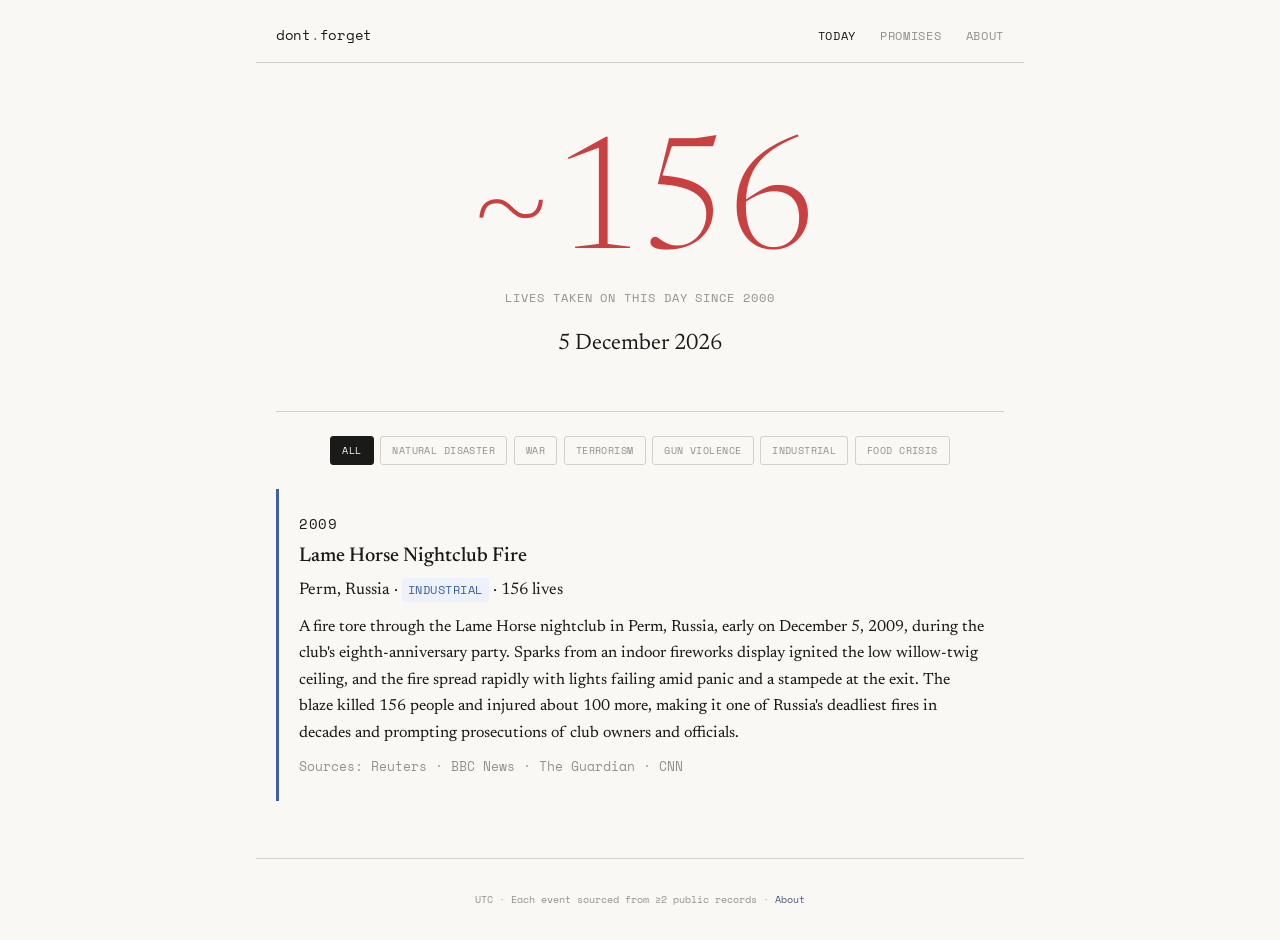
==== site/index.html @ 4db1010b "Init: dontforget — daily record of lives lost since 2000 and public promises - 536 verified events (" ====
<!DOCTYPE html>
<html lang="en">
<head>
<meta charset="UTF-8">
<meta name="viewport" content="width=device-width, initial-scale=1.0">
<title>dontforget — Today in History</title>
<link rel="stylesheet" href="assets/style.css">
</head>
<body>

<nav class="topbar">
  <a href="/" class="logo">dont<span>.</span>forget</a>
  <div class="links">
    <a href="/" class="active">Today</a>
    <a href="promises/">Promises</a>
    <a href="about.html">About</a>
  </div>
</nav>

<main>

  <div class="date-hero">
    <div class="lives-count" id="lives-total">—</div>
    <div class="lives-label">lives taken on this day since 2000</div>
    <div class="date-line" id="today-date"></div>
  </div>

  <hr class="rule">

  <div class="filter-bar" id="event-filters">
    <span class="filter-chip active" data-filter="all">all</span>
    <span class="filter-chip" data-filter="natural-disaster">natural disaster</span>
    <span class="filter-chip" data-filter="war">war</span>
    <span class="filter-chip" data-filter="terrorism">terrorism</span>
    <span class="filter-chip" data-filter="gun-violence">gun violence</span>
    <span class="filter-chip" data-filter="industrial">industrial</span>
    <span class="filter-chip" data-filter="food-crisis">food crisis</span>
  </div>

  <div id="events-container">
    <div class="date-hero" style="padding-top:3rem;">
      <div class="lives-label" style="color:var(--stone);">Loading…</div>
    </div>
  </div>

</main>

<footer>
  <p>UTC &middot; Each event sourced from &ge;2 public records &middot; <a href="about.html">About</a></p>
</footer>

<script>
(function() {
  var params = new URLSearchParams(window.location.search);
  var dateParam = params.get('date');  // ?date=MM-DD or ?date=08-06
  var months = ['January','February','March','April','May','June','July','August','September','October','November','December'];

  var today, displayDate;
  if (dateParam && /^\d{2}-\d{2}$/.test(dateParam)) {
    today = dateParam;
    var m = parseInt(dateParam.slice(0,2)) - 1;
    var d = parseInt(dateParam.slice(3,5));
    displayDate = d + ' ' + months[m];
    document.title = dateParam + ' — dontforget';
  } else {
    var now = new Date();
    today = String(now.getUTCMonth() + 1).padStart(2, '0') + '-' + String(now.getUTCDate()).padStart(2, '0');
    displayDate = now.getUTCDate() + ' ' + months[now.getUTCMonth()] + ' ' + now.getUTCFullYear();
  }
  document.getElementById('today-date').textContent = displayDate;

  var catClass = {
    'natural-disaster': 'natural', 'war': 'war', 'gun-violence': 'gun',
    'terrorism': 'terror', 'food-crisis': 'food', 'industrial': 'ind'
  };
  var catLabel = {
    'natural-disaster': 'natural disaster', 'war': 'war', 'gun-violence': 'gun violence',
    'terrorism': 'terrorism', 'food-crisis': 'food crisis', 'industrial': 'industrial'
  };

  fetch('_data/events.json')
    .then(function(r) { return r.json(); })
    .then(function(data) {
      var events = data[today] || [];
      var container = document.getElementById('events-container');
      var total = events.reduce(function(s, e) { return s + (e.lives_lost || 0); }, 0);

      document.getElementById('lives-total').textContent = total > 0 ? '~' + total.toLocaleString() : '—';

      if (events.length === 0) {
        container.innerHTML = '<div class="date-hero" style="padding-top:2rem;"><div class="lives-label" style="color:var(--stone);text-transform:none;letter-spacing:0.02em;font-family:\'Newsreader\',Georgia,serif;font-size:1.05rem;line-height:1.6;max-width:28rem;margin:0 auto;">Nothing recorded for this date. The archive is incomplete — absence here is not absence in the world.</div></div>';
        return;
      }

      var currentFilter = 'all';

      function renderEvents(filter) {
        var html = '';
        var filtered = filter === 'all' ? events : events.filter(function(e) { return e.category === filter; });
        var livesTotal = filtered.reduce(function(s, e) { return s + (e.lives_lost || 0); }, 0);
        document.getElementById('lives-total').textContent = livesTotal > 0 ? '~' + livesTotal.toLocaleString() : '—';

        if (filtered.length === 0) {
          container.innerHTML = '<div class="date-hero" style="padding-top:2rem;"><div class="lives-label" style="color:var(--stone);text-transform:none;font-family:\'Newsreader\',Georgia,serif;font-size:1.05rem;">No events in this category for this date.</div></div>';
          return;
        }
        filtered.sort(function(a, b) { return b.date.localeCompare(a.date); });
        filtered.forEach(function(e) {
          var cls = catClass[e.category] || 'war';
          html += '<article class="card card-' + cls + '">' +
            '<div class="year">' + e.date.slice(0, 4) + '</div>' +
            '<h3>' + e.title + '</h3>' +
            '<div class="meta-line">' + e.location + ' · <span class="badge badge-' + cls + '">' + (catLabel[e.category] || e.category) + '</span> · ' + e.lives_lost.toLocaleString() + ' lives</div>' +
            '<p>' + e.description + '</p>' +
            '<div class="sources">Sources: ' + e.sources.join(' · ') + '</div>' +
            '</article>';
        });
        container.innerHTML = html;
      }

      renderEvents('all');

      document.querySelectorAll('#event-filters .filter-chip').forEach(function(chip) {
        chip.addEventListener('click', function() {
          document.querySelectorAll('#event-filters .filter-chip').forEach(function(c) { c.classList.remove('active'); });
          this.classList.add('active');
          renderEvents(this.dataset.filter);
        });
      });
    })
    .catch(function() {
      document.getElementById('events-container').innerHTML = '<div class="date-hero" style="padding-top:3rem;"><div class="lives-label" style="color:var(--c-war);">Could not load events.</div></div>';
    });
})();
</script>
</body>
</html>
---- site/assets/style.css ----
/* ================================================
   dontforget — "Stone + Ink + Correction"
   Event categories: natural-disaster, war,
   gun-violence, terrorism, food-crisis, industrial
   Promise statuses: kept (green), broken (red),
   pending (amber)
   ================================================ */

@import url('https://fonts.googleapis.com/css2?family=Newsreader:ital,opsz,wght@0,12..72,300..500;0,12..72,600;1,12..72,400&family=Space+Mono&display=swap');

:root {
  --paper: #faf8f5;
  --ink: #1a1a18;
  --stone: #94908a;
  --stone-light: #d4d0c8;
  --stone-bg: #f0ede6;
  --blue: #4a5a7a;
  /* Category colors */
  --c-natural: #c47040;  --c-natural-bg: #fdf3ed;
  --c-war:     #c84040;  --c-war-bg:     #fdf0ed;
  --c-gun:     #a04050;  --c-gun-bg:     #fdf0f2;
  --c-terror:  #7040a0;  --c-terror-bg:  #f5f0fa;
  --c-food:    #b8942a;  --c-food-bg:    #fdf8ed;
  --c-ind:     #4060a0;  --c-ind-bg:     #edf2fa;
  /* Promise status */
  --kept:    #3a6b4a;  --kept-bg:    #edf5ef;
  --broken:  #c84040;  --broken-bg:  #fdf0ed;
  --pending: #b8942a;  --pending-bg: #fdf8ed;
  /* Scale */
  --day-size: clamp(5rem, 14vw, 12rem);
  --body-size: clamp(1.05rem, 1.05rem + 0.25vw, 1.25rem);
  --col-width: clamp(20rem, 90vw, 48rem);
}

@media (prefers-color-scheme: dark) {
  :root {
    --paper: #1a1a18;
    --ink: #e8e4dd;
    --stone: #7a7670;
    --stone-light: #3a3834;
    --stone-bg: #242420;
    --blue: #8a9aba;
    --c-natural: #d48560;  --c-natural-bg: #2a2018;
    --c-war:     #d46565;  --c-war-bg:     #2a1c1a;
    --c-gun:     #c06070;  --c-gun-bg:     #2a1c20;
    --c-terror:  #9060c0;  --c-terror-bg:  #201c2a;
    --c-food:    #c4a44a;  --c-food-bg:    #2a2418;
    --c-ind:     #6080c0;  --c-ind-bg:     #1a2030;
    --kept:    #5a8a6a;  --kept-bg:    #1a2a1e;
    --broken:  #d46565;  --broken-bg:  #2a1c1a;
    --pending: #c4a44a;  --pending-bg: #2a2418;
  }
}

* { box-sizing: border-box; margin: 0; padding: 0; }

body {
  font-family: 'Newsreader', Georgia, 'Times New Roman', serif;
  font-optical-sizing: auto;
  font-size: var(--body-size);
  font-weight: 420;
  line-height: 1.65;
  background: var(--paper);
  color: var(--ink);
  -webkit-font-smoothing: antialiased;
}

/* ---- Nav ---- */
nav.topbar {
  display: flex;
  justify-content: space-between;
  align-items: baseline;
  max-width: var(--col-width);
  margin: 0 auto;
  padding: 1.5rem 1.25rem 1rem;
  border-bottom: 1px solid var(--stone-light);
  margin-bottom: 3rem;
}

nav.topbar .logo {
  font-family: 'Space Mono', 'Courier New', monospace;
  font-size: 0.85rem;
  font-weight: 400;
  letter-spacing: -0.02em;
  color: var(--ink);
  text-decoration: none;
}

nav.topbar .logo span { color: var(--c-war); }

nav.topbar .links {
  display: flex;
  gap: 1.5rem;
}

nav.topbar .links a {
  font-family: 'Space Mono', 'Courier New', monospace;
  font-size: 0.72rem;
  color: var(--stone);
  text-decoration: none;
  text-transform: uppercase;
  letter-spacing: 0.06em;
  transition: color 0.15s;
}

nav.topbar .links a:hover,
nav.topbar .links a.active { color: var(--ink); }

/* ---- Main ---- */
main {
  max-width: var(--col-width);
  margin: 0 auto;
  padding: 0 1.25rem 3rem;
}

/* ---- Date Hero — THE SIGNATURE ---- */
.date-hero {
  text-align: center;
  margin-bottom: 1rem;
  padding: 2rem 0 1.5rem;
}

.date-hero .lives-count {
  font-family: 'Newsreader', Georgia, serif;
  font-optical-sizing: auto;
  font-size: clamp(4rem, 12vw, 10rem);
  font-weight: 280;
  line-height: 0.9;
  color: var(--c-war);
  letter-spacing: -0.03em;
  font-variant-numeric: oldstyle-nums;
}

.date-hero .lives-label {
  font-family: 'Space Mono', 'Courier New', monospace;
  font-size: clamp(0.6rem, 1.5vw, 0.72rem);
  color: var(--stone);
  text-transform: uppercase;
  letter-spacing: 0.08em;
  margin-top: 0.4rem;
}

.date-hero .date-line {
  font-family: 'Newsreader', Georgia, serif;
  font-size: clamp(1rem, 3vw, 1.4rem);
  font-weight: 400;
  color: var(--ink);
  margin-top: 1.2rem;
  font-variant-numeric: oldstyle-nums;
}

/* ---- Filter Bar ---- */
.filter-bar {
  display: flex;
  flex-wrap: wrap;
  justify-content: center;
  gap: 0.4rem;
  margin-bottom: 1.5rem;
}

.filter-chip {
  font-family: 'Space Mono', 'Courier New', monospace;
  font-size: 0.65rem;
  text-transform: uppercase;
  letter-spacing: 0.04em;
  padding: 0.3rem 0.7rem;
  border: 1px solid var(--stone-light);
  border-radius: 3px;
  cursor: pointer;
  color: var(--stone);
  transition: all 0.15s;
  user-select: none;
}

.filter-chip:hover { border-color: var(--stone); color: var(--ink); }
.filter-chip.active { background: var(--ink); color: var(--paper); border-color: var(--ink); }

/* ---- Stats Row ---- */
.date-hero .stats {
  display: flex;
  justify-content: center;
  gap: clamp(1.5rem, 6vw, 3rem);
  margin-top: 1rem;
}

.date-hero .stat { text-align: center; }

.date-hero .stat-num {
  font-family: 'Newsreader', Georgia, serif;
  font-size: clamp(1.6rem, 4vw, 2.5rem);
  font-weight: 320;
  line-height: 1.1;
  color: var(--ink);
  font-variant-numeric: oldstyle-nums;
}

.date-hero .stat-label {
  font-family: 'Space Mono', 'Courier New', monospace;
  font-size: clamp(0.6rem, 1.4vw, 0.7rem);
  color: var(--stone);
  text-transform: uppercase;
  letter-spacing: 0.06em;
  margin-top: 0.2rem;
}

/* ---- Hairline Rule ---- */
hr.rule {
  border: none;
  border-top: 1px solid var(--stone-light);
  margin: 1.5rem auto;
  max-width: var(--col-width);
}

/* ---- Section Eyebrow ---- */
.eyebrow {
  font-family: 'Space Mono', 'Courier New', monospace;
  font-size: 0.65rem;
  text-transform: uppercase;
  letter-spacing: 0.1em;
  color: var(--stone);
  margin: 2.5rem 0 1rem;
  display: flex;
  align-items: center;
  gap: 0.6rem;
}

.eyebrow::after {
  content: '';
  flex: 1;
  border-top: 1px solid var(--stone-light);
}

/* ---- Event & Promise Cards ---- */
.card {
  padding: 1.5rem 1.25rem;
  border-left: 3px solid var(--stone-light);
  margin-bottom: 0.6rem;
  border-radius: 0 4px 4px 0;
}

.card:nth-child(even) { background: var(--stone-bg); }

.card.card-natural  { border-left-color: var(--c-natural); }
.card.card-war      { border-left-color: var(--c-war); }
.card.card-gun      { border-left-color: var(--c-gun); }
.card.card-terror   { border-left-color: var(--c-terror); }
.card.card-food     { border-left-color: var(--c-food); }
.card.card-ind      { border-left-color: var(--c-ind); }
.card.card-kept     { border-left-color: var(--kept); }
.card.card-broken   { border-left-color: var(--broken); }
.card.card-pending  { border-left-color: var(--pending); }

.card .year {
  font-family: 'Space Mono', 'Courier New', monospace;
  font-size: 0.85rem;
  color: var(--ink);
  margin-bottom: 0.5rem;
  letter-spacing: 0.04em;
}

.card h3 {
  font-family: 'Newsreader', Georgia, serif;
  font-size: 1.25rem;
  font-weight: 520;
  line-height: 1.35;
  margin-bottom: 0.4rem;
  color: var(--ink);
}

.card .meta-line {
  font-family: 'Newsreader', Georgia, serif;
  font-size: 1.05rem;
  color: var(--ink);
  margin-bottom: 0.6rem;
}

.card p {
  font-size: 1rem;
  line-height: 1.65;
  color: var(--ink);
}

.card .sources {
  font-family: 'Space Mono', 'Courier New', monospace;
  font-size: 0.8rem;
  color: var(--stone);
  margin-top: 0.6rem;
}

/* ---- Status Badges ---- */
.badge {
  display: inline-block;
  font-family: 'Space Mono', 'Courier New', monospace;
  font-size: 0.75rem;
  font-weight: 400;
  text-transform: uppercase;
  letter-spacing: 0.04em;
  padding: 0.15em 0.5em;
  border-radius: 2px;
  vertical-align: middle;
}

.badge-natural  { background: var(--c-natural-bg); color: var(--c-natural); }
.badge-war      { background: var(--c-war-bg);     color: var(--c-war); }
.badge-gun      { background: var(--c-gun-bg);     color: var(--c-gun); }
.badge-terror   { background: var(--c-terror-bg);  color: var(--c-terror); }
.badge-food     { background: var(--c-food-bg);    color: var(--c-food); }
.badge-ind      { background: var(--c-ind-bg);     color: var(--c-ind); }
.badge-kept     { background: var(--kept-bg);      color: var(--kept); }
.badge-broken   { background: var(--broken-bg);    color: var(--broken); }
.badge-pending  { background: var(--pending-bg);   color: var(--pending); }

/* ---- Status Markers (✗ ○ ✓) ---- */
.status-mark { font-family: 'Space Mono', monospace; margin-right: 0.3em; }
.status-broken  { color: var(--broken); }
.status-kept    { color: var(--kept); }
.status-pending { color: var(--pending); }

/* ---- Content Warning ---- */
.content-warning {
  background: var(--c-food-bg);
  border-left: 2px solid var(--c-food);
  padding: 0.6rem 1rem;
  margin-bottom: 1rem;
  font-size: 0.82rem;
  border-radius: 0 4px 4px 0;
}

.content-warning summary {
  cursor: pointer;
  font-family: 'Space Mono', 'Courier New', monospace;
  font-size: 0.68rem;
  color: var(--c-food);
  text-transform: uppercase;
  letter-spacing: 0.04em;
}

.content-warning .hidden-content {
  margin-top: 0.5rem;
  padding-top: 0.5rem;
  border-top: 1px solid var(--stone-light);
}

/* ---- About Page ---- */
/* ---- About ---- */
.about-main {
  min-height: calc(100vh - 12rem);
  display: flex;
  flex-direction: column;
  align-items: center;
  justify-content: center;
  padding: 4rem 1.25rem 3rem;
  text-align: center;
}

.about-eyebrow {
  font-family: 'Space Mono', 'Courier New', monospace;
  font-size: 0.68rem;
  text-transform: uppercase;
  letter-spacing: 0.14em;
  color: var(--stone);
}

.about-statement {
  font-family: 'Newsreader', Georgia, serif;
  font-size: clamp(1.6rem, 4.5vw, 2.5rem);
  font-weight: 380;
  line-height: 1.35;
  letter-spacing: -0.01em;
  max-width: 30rem;
  margin: 1.6rem auto 0;
  text-wrap: balance;
}

.about-note {
  margin-top: 3.5rem;
  font-family: 'Space Mono', 'Courier New', monospace;
  font-size: 0.68rem;
  color: var(--stone);
}

/* ---- Footer ---- */
footer {
  text-align: center;
  padding: 2rem 1.25rem;
  font-family: 'Space Mono', 'Courier New', monospace;
  font-size: 0.65rem;
  color: var(--stone);
  max-width: var(--col-width);
  margin: 0 auto;
  border-top: 1px solid var(--stone-light);
}

footer a { color: var(--blue); text-decoration: none; }

/* ---- Keyboard & Motion ---- */
:focus-visible {
  outline: 2px solid var(--blue);
  outline-offset: 2px;
  border-radius: 2px;
}

@media (prefers-reduced-motion: reduce) {
  * { transition: none !important; }
}
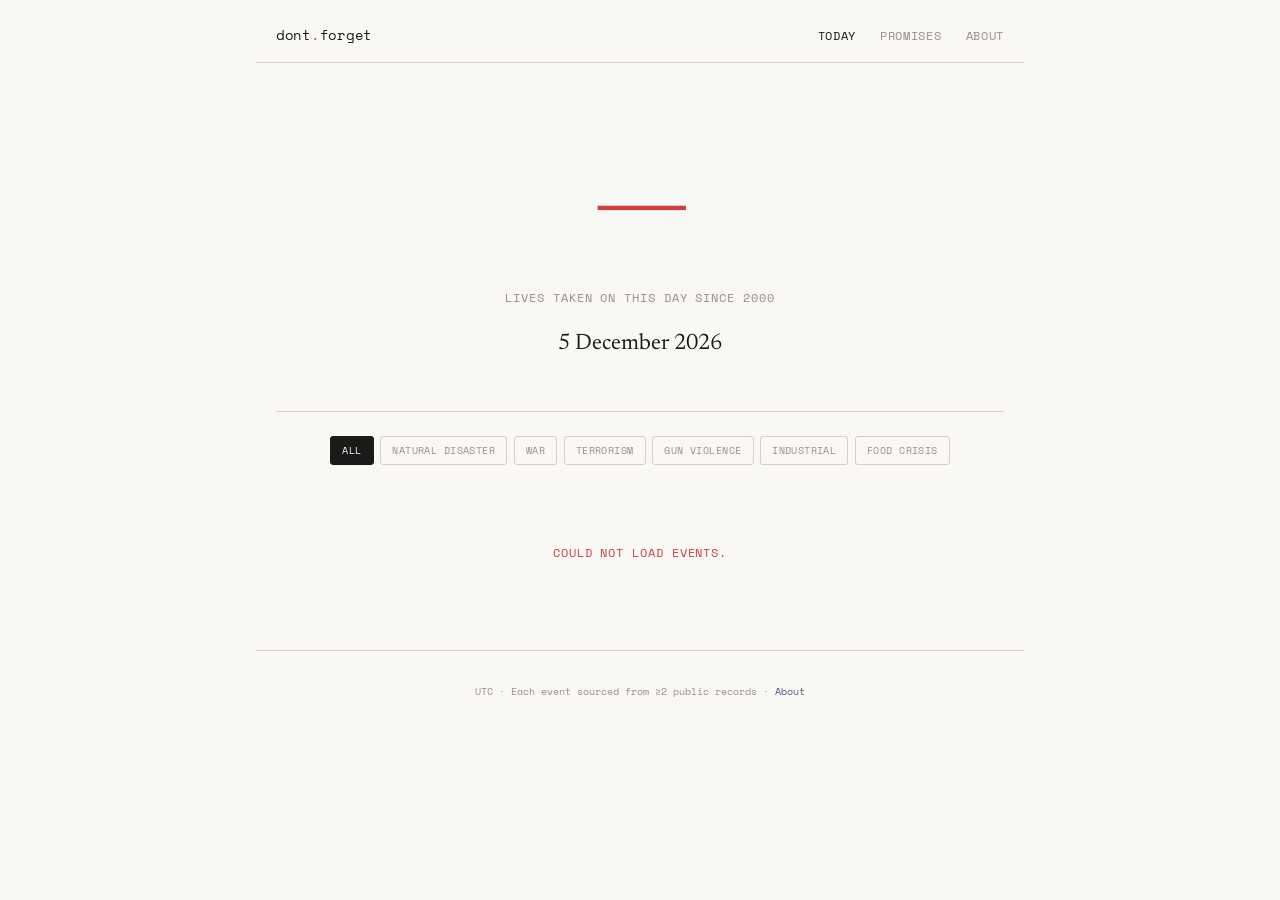
==== commit 6cc303c3: "Perf: lightweight dataset loading for slow connections - Events split into 5-year windows (index.jso" ====
--- a/site/index.html
+++ b/site/index.html
@@ -9,9 +9,9 @@
 <body>
 
 <nav class="topbar">
-  <a href="/" class="logo">dont<span>.</span>forget</a>
+  <a href="index.html" class="logo">dont<span>.</span>forget</a>
   <div class="links">
-    <a href="/" class="active">Today</a>
+    <a href="index.html" class="active">Today</a>
     <a href="promises/">Promises</a>
     <a href="about.html">About</a>
   </div>
@@ -41,6 +41,10 @@
     <div class="date-hero" style="padding-top:3rem;">
       <div class="lives-label" style="color:var(--stone);">Loading…</div>
     </div>
+  </div>
+
+  <div id="load-more-wrap" hidden>
+    <button id="load-more" class="load-more" type="button">Load earlier years</button>
   </div>
 
 </main>
@@ -78,59 +82,81 @@
     'terrorism': 'terrorism', 'food-crisis': 'food crisis', 'industrial': 'industrial'
   };
 
-  fetch('_data/events.json')
+  var container = document.getElementById('events-container');
+  var loadMoreWrap = document.getElementById('load-more-wrap');
+  var loadMoreBtn = document.getElementById('load-more');
+  var windowsList = [];
+  var loadedEvents = [];
+  var nextWindow = 0;
+  var currentFilter = 'all';
+
+  function renderEvents(filter) {
+    var html = '';
+    var filtered = filter === 'all' ? loadedEvents : loadedEvents.filter(function(e) { return e.category === filter; });
+    var livesTotal = filtered.reduce(function(s, e) { return s + (e.lives_lost || 0); }, 0);
+    document.getElementById('lives-total').textContent = livesTotal > 0 ? '~' + livesTotal.toLocaleString() : '—';
+
+    if (filtered.length === 0) {
+      var note = nextWindow >= windowsList.length
+        ? 'Nothing recorded for this date. The archive is incomplete — absence here is not absence in the world.'
+        : 'No events for the years loaded so far. Load earlier years to keep looking.';
+      container.innerHTML = '<div class="date-hero" style="padding-top:2rem;"><div class="lives-label" style="color:var(--stone);text-transform:none;letter-spacing:0.02em;font-family:\'Newsreader\',Georgia,serif;font-size:1.05rem;line-height:1.6;max-width:28rem;margin:0 auto;">' + note + '</div></div>';
+      return;
+    }
+    filtered.slice().sort(function(a, b) { return b.date.localeCompare(a.date); }).forEach(function(e) {
+      var cls = catClass[e.category] || 'war';
+      html += '<article class="card card-' + cls + '">' +
+        '<div class="year">' + e.date.slice(0, 4) + '</div>' +
+        '<h3>' + e.title + '</h3>' +
+        '<div class="meta-line">' + e.location + ' · <span class="badge badge-' + cls + '">' + (catLabel[e.category] || e.category) + '</span> · ' + e.lives_lost.toLocaleString() + ' lives</div>' +
+        '<p>' + e.description + '</p>' +
+        '<div class="sources">Sources: ' + e.sources.join(' · ') + '</div>' +
+        '</article>';
+    });
+    container.innerHTML = html;
+  }
+
+  function loadWindow() {
+    if (nextWindow >= windowsList.length) {
+      loadMoreWrap.hidden = true;
+      renderEvents(currentFilter);
+      return;
+    }
+    loadMoreBtn.textContent = 'Loading…';
+    fetch('_data/events/' + windowsList[nextWindow].file)
+      .then(function(r) { return r.json(); })
+      .then(function(windowEvents) {
+        loadedEvents = loadedEvents.concat(windowEvents.filter(function(e) { return e.date.slice(5) === today; }));
+        nextWindow += 1;
+        loadMoreBtn.textContent = 'Load earlier years';
+        loadMoreWrap.hidden = nextWindow >= windowsList.length;
+        renderEvents(currentFilter);
+      })
+      .catch(function() {
+        loadMoreBtn.textContent = 'Load earlier years';
+        container.innerHTML = '<div class="date-hero" style="padding-top:3rem;"><div class="lives-label" style="color:var(--c-war);">Could not load events.</div></div>';
+      });
+  }
+
+  fetch('_data/events/index.json')
     .then(function(r) { return r.json(); })
-    .then(function(data) {
-      var events = data[today] || [];
-      var container = document.getElementById('events-container');
-      var total = events.reduce(function(s, e) { return s + (e.lives_lost || 0); }, 0);
-
-      document.getElementById('lives-total').textContent = total > 0 ? '~' + total.toLocaleString() : '—';
-
-      if (events.length === 0) {
-        container.innerHTML = '<div class="date-hero" style="padding-top:2rem;"><div class="lives-label" style="color:var(--stone);text-transform:none;letter-spacing:0.02em;font-family:\'Newsreader\',Georgia,serif;font-size:1.05rem;line-height:1.6;max-width:28rem;margin:0 auto;">Nothing recorded for this date. The archive is incomplete — absence here is not absence in the world.</div></div>';
-        return;
-      }
-
-      var currentFilter = 'all';
-
-      function renderEvents(filter) {
-        var html = '';
-        var filtered = filter === 'all' ? events : events.filter(function(e) { return e.category === filter; });
-        var livesTotal = filtered.reduce(function(s, e) { return s + (e.lives_lost || 0); }, 0);
-        document.getElementById('lives-total').textContent = livesTotal > 0 ? '~' + livesTotal.toLocaleString() : '—';
-
-        if (filtered.length === 0) {
-          container.innerHTML = '<div class="date-hero" style="padding-top:2rem;"><div class="lives-label" style="color:var(--stone);text-transform:none;font-family:\'Newsreader\',Georgia,serif;font-size:1.05rem;">No events in this category for this date.</div></div>';
-          return;
-        }
-        filtered.sort(function(a, b) { return b.date.localeCompare(a.date); });
-        filtered.forEach(function(e) {
-          var cls = catClass[e.category] || 'war';
-          html += '<article class="card card-' + cls + '">' +
-            '<div class="year">' + e.date.slice(0, 4) + '</div>' +
-            '<h3>' + e.title + '</h3>' +
-            '<div class="meta-line">' + e.location + ' · <span class="badge badge-' + cls + '">' + (catLabel[e.category] || e.category) + '</span> · ' + e.lives_lost.toLocaleString() + ' lives</div>' +
-            '<p>' + e.description + '</p>' +
-            '<div class="sources">Sources: ' + e.sources.join(' · ') + '</div>' +
-            '</article>';
-        });
-        container.innerHTML = html;
-      }
-
-      renderEvents('all');
-
-      document.querySelectorAll('#event-filters .filter-chip').forEach(function(chip) {
-        chip.addEventListener('click', function() {
-          document.querySelectorAll('#event-filters .filter-chip').forEach(function(c) { c.classList.remove('active'); });
-          this.classList.add('active');
-          renderEvents(this.dataset.filter);
-        });
-      });
+    .then(function(index) {
+      windowsList = index.windows || [];
+      loadMoreBtn.addEventListener('click', loadWindow);
+      loadWindow();
     })
     .catch(function() {
-      document.getElementById('events-container').innerHTML = '<div class="date-hero" style="padding-top:3rem;"><div class="lives-label" style="color:var(--c-war);">Could not load events.</div></div>';
+      container.innerHTML = '<div class="date-hero" style="padding-top:3rem;"><div class="lives-label" style="color:var(--c-war);">Could not load events.</div></div>';
     });
+
+  document.querySelectorAll('#event-filters .filter-chip').forEach(function(chip) {
+    chip.addEventListener('click', function() {
+      document.querySelectorAll('#event-filters .filter-chip').forEach(function(c) { c.classList.remove('active'); });
+      this.classList.add('active');
+      currentFilter = this.dataset.filter;
+      renderEvents(currentFilter);
+    });
+  });
 })();
 </script>
 </body>
--- a/site/assets/style.css
+++ b/site/assets/style.css
@@ -65,6 +65,12 @@
   -webkit-font-smoothing: antialiased;
 }
 
+html,
+body {
+  overflow-x: hidden;
+  overflow-x: clip;
+}
+
 /* ---- Nav ---- */
 nav.topbar {
   display: flex;
@@ -105,6 +111,19 @@
 
 nav.topbar .links a:hover,
 nav.topbar .links a.active { color: var(--ink); }
+
+@media (max-width: 560px) {
+  nav.topbar {
+    flex-wrap: wrap;
+    row-gap: 0.75rem;
+    padding: 1.1rem 1.1rem 0.85rem;
+  }
+
+  nav.topbar .links {
+    width: 100%;
+    gap: 1.25rem;
+  }
+}
 
 /* ---- Main ---- */
 main {
@@ -285,6 +304,33 @@
   font-size: 0.8rem;
   color: var(--stone);
   margin-top: 0.6rem;
+  overflow-wrap: anywhere;
+  word-break: break-word;
+}
+
+/* ---- Load More ---- */
+#load-more-wrap {
+  text-align: center;
+  margin-top: 2.2rem;
+}
+
+.load-more {
+  font-family: 'Space Mono', 'Courier New', monospace;
+  font-size: 0.7rem;
+  text-transform: uppercase;
+  letter-spacing: 0.08em;
+  color: var(--stone);
+  background: transparent;
+  border: 1px solid var(--stone-light);
+  border-radius: 3px;
+  padding: 0.6rem 1.2rem;
+  cursor: pointer;
+  transition: color 0.15s, border-color 0.15s;
+}
+
+.load-more:hover {
+  color: var(--ink);
+  border-color: var(--ink);
 }
 
 /* ---- Status Badges ---- */
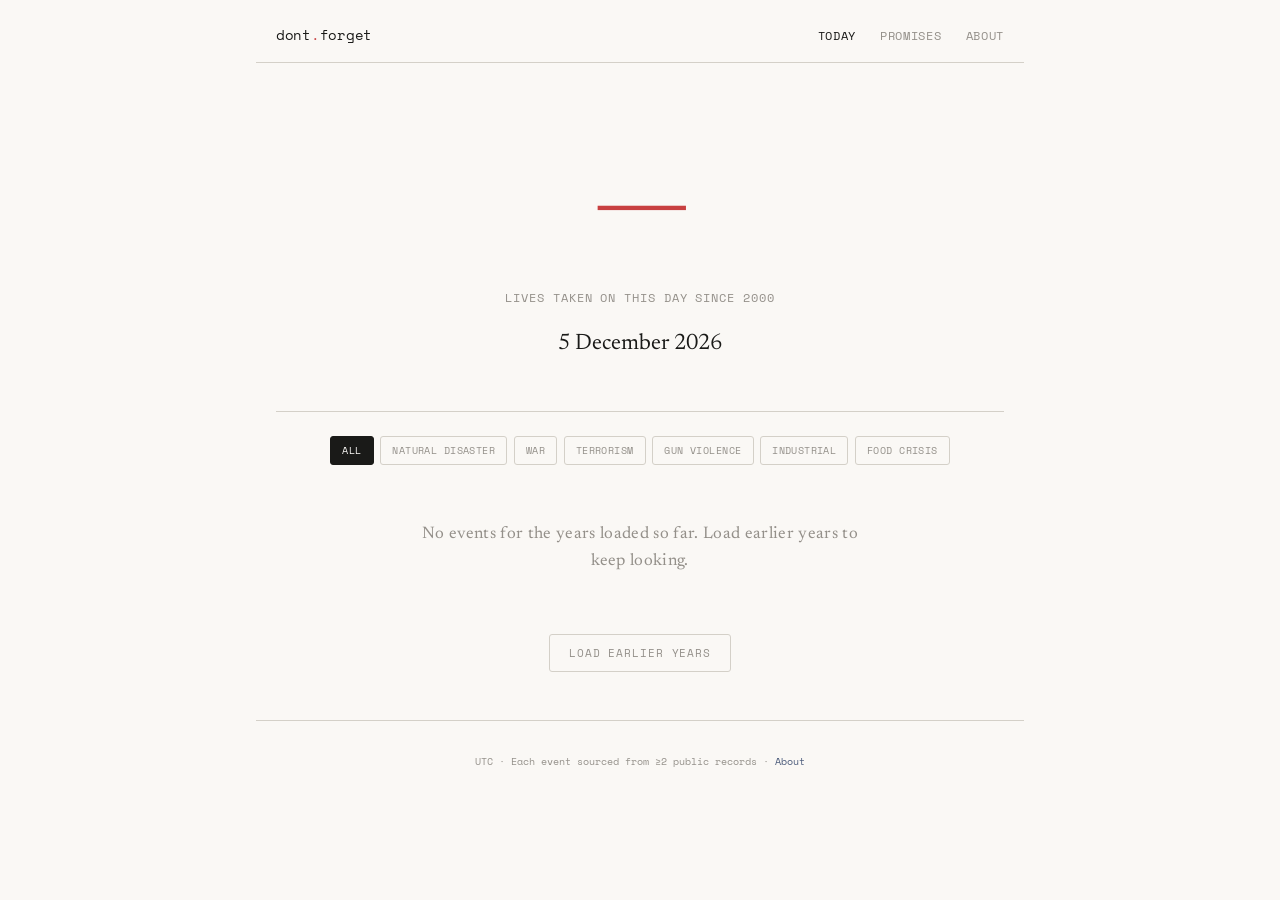
==== commit e1a84268: "Homepage: fix split-file path; auto-load earlier years on scroll (incremental, all events shown)" ====
--- a/site/index.html
+++ b/site/index.html
@@ -89,6 +89,8 @@
   var loadedEvents = [];
   var nextWindow = 0;
   var currentFilter = 'all';
+  var observer = null;
+  var loading = false;
 
   function renderEvents(filter) {
     var html = '';
@@ -117,25 +119,51 @@
   }
 
   function loadWindow() {
+    if (loading) return;
     if (nextWindow >= windowsList.length) {
-      loadMoreWrap.hidden = true;
       renderEvents(currentFilter);
+      updateLoadMore();
       return;
     }
+    loading = true;
     loadMoreBtn.textContent = 'Loading…';
-    fetch('_data/events/' + windowsList[nextWindow].file)
+    fetch('_data/' + windowsList[nextWindow].file)
       .then(function(r) { return r.json(); })
       .then(function(windowEvents) {
+        loading = false;
         loadedEvents = loadedEvents.concat(windowEvents.filter(function(e) { return e.date.slice(5) === today; }));
         nextWindow += 1;
         loadMoreBtn.textContent = 'Load earlier years';
-        loadMoreWrap.hidden = nextWindow >= windowsList.length;
         renderEvents(currentFilter);
+        updateLoadMore();
       })
       .catch(function() {
+        loading = false;
         loadMoreBtn.textContent = 'Load earlier years';
-        container.innerHTML = '<div class="date-hero" style="padding-top:3rem;"><div class="lives-label" style="color:var(--c-war);">Could not load events.</div></div>';
+        updateLoadMore();
+        if (loadedEvents.length === 0) {
+          container.innerHTML = '<div class="date-hero" style="padding-top:3rem;"><div class="lives-label" style="color:var(--c-war);">Could not load events.</div></div>';
+        }
       });
+  }
+
+  function updateLoadMore() {
+    var more = nextWindow < windowsList.length;
+    loadMoreWrap.hidden = !more;
+    if (!more) {
+      if (observer) observer.disconnect();
+      return;
+    }
+    if (observer) {
+      observer.observe(loadMoreWrap);
+      return;
+    }
+    if ('IntersectionObserver' in window) {
+      observer = new IntersectionObserver(function(entries) {
+        if (!loading && entries[0].isIntersecting) loadWindow();
+      }, { rootMargin: '300px' });
+      observer.observe(loadMoreWrap);
+    }
   }
 
   fetch('_data/events/index.json')
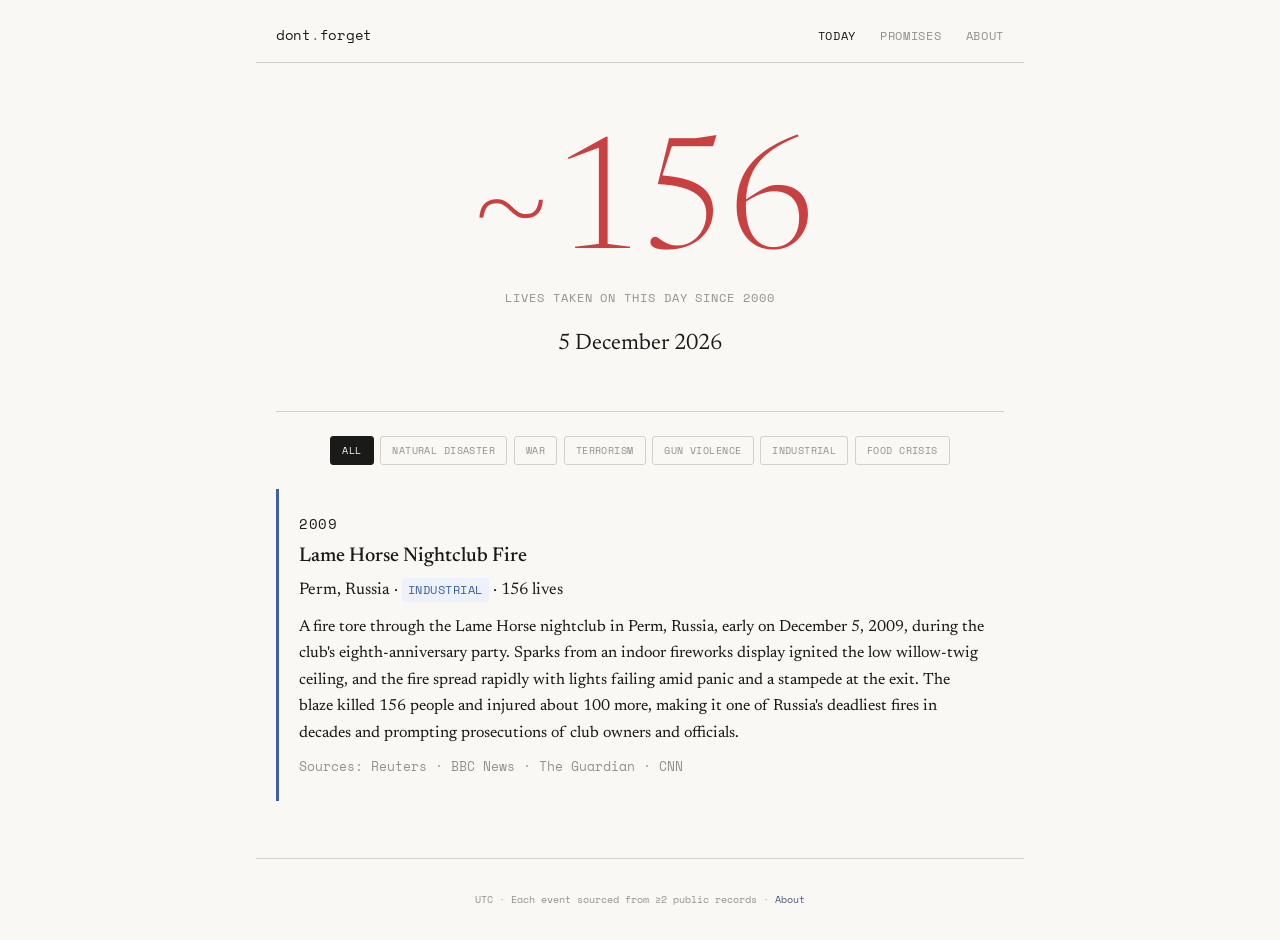
==== commit 7e24708a: "UX: no load-more buttons — both pages load incrementally until complete - Homepage fetches only the " ====
--- a/site/index.html
+++ b/site/index.html
@@ -43,10 +43,6 @@
     </div>
   </div>
 
-  <div id="load-more-wrap" hidden>
-    <button id="load-more" class="load-more" type="button">Load earlier years</button>
-  </div>
-
 </main>
 
 <footer>
@@ -83,14 +79,9 @@
   };
 
   var container = document.getElementById('events-container');
-  var loadMoreWrap = document.getElementById('load-more-wrap');
-  var loadMoreBtn = document.getElementById('load-more');
   var windowsList = [];
   var loadedEvents = [];
-  var nextWindow = 0;
   var currentFilter = 'all';
-  var observer = null;
-  var loading = false;
 
   function renderEvents(filter) {
     var html = '';
@@ -99,9 +90,9 @@
     document.getElementById('lives-total').textContent = livesTotal > 0 ? '~' + livesTotal.toLocaleString() : '—';
 
     if (filtered.length === 0) {
-      var note = nextWindow >= windowsList.length
+      var note = loadedEvents.length === 0
         ? 'Nothing recorded for this date. The archive is incomplete — absence here is not absence in the world.'
-        : 'No events for the years loaded so far. Load earlier years to keep looking.';
+        : 'No events in this category for this date.';
       container.innerHTML = '<div class="date-hero" style="padding-top:2rem;"><div class="lives-label" style="color:var(--stone);text-transform:none;letter-spacing:0.02em;font-family:\'Newsreader\',Georgia,serif;font-size:1.05rem;line-height:1.6;max-width:28rem;margin:0 auto;">' + note + '</div></div>';
       return;
     }
@@ -118,60 +109,37 @@
     container.innerHTML = html;
   }
 
-  function loadWindow() {
-    if (loading) return;
-    if (nextWindow >= windowsList.length) {
+  function loadEvents() {
+    var relevant = windowsList.filter(function(w) { return w.days && w.days[today]; });
+    if (relevant.length === 0) {
       renderEvents(currentFilter);
-      updateLoadMore();
       return;
     }
-    loading = true;
-    loadMoreBtn.textContent = 'Loading…';
-    fetch('_data/' + windowsList[nextWindow].file)
-      .then(function(r) { return r.json(); })
-      .then(function(windowEvents) {
-        loading = false;
-        loadedEvents = loadedEvents.concat(windowEvents.filter(function(e) { return e.date.slice(5) === today; }));
-        nextWindow += 1;
-        loadMoreBtn.textContent = 'Load earlier years';
-        renderEvents(currentFilter);
-        updateLoadMore();
-      })
-      .catch(function() {
-        loading = false;
-        loadMoreBtn.textContent = 'Load earlier years';
-        updateLoadMore();
-        if (loadedEvents.length === 0) {
-          container.innerHTML = '<div class="date-hero" style="padding-top:3rem;"><div class="lives-label" style="color:var(--c-war);">Could not load events.</div></div>';
-        }
-      });
-  }
-
-  function updateLoadMore() {
-    var more = nextWindow < windowsList.length;
-    loadMoreWrap.hidden = !more;
-    if (!more) {
-      if (observer) observer.disconnect();
-      return;
+    var remaining = relevant.slice();
+    function next() {
+      if (remaining.length === 0) return;
+      var w = remaining.shift();
+      fetch('_data/' + w.file)
+        .then(function(r) { return r.json(); })
+        .then(function(items) {
+          loadedEvents = loadedEvents.concat(items.filter(function(e) { return e.date.slice(5) === today; }));
+          renderEvents(currentFilter);
+          next();
+        })
+        .catch(function() {
+          if (loadedEvents.length === 0) {
+            container.innerHTML = '<div class="date-hero" style="padding-top:3rem;"><div class="lives-label" style="color:var(--c-war);">Could not load events.</div></div>';
+          }
+        });
     }
-    if (observer) {
-      observer.observe(loadMoreWrap);
-      return;
-    }
-    if ('IntersectionObserver' in window) {
-      observer = new IntersectionObserver(function(entries) {
-        if (!loading && entries[0].isIntersecting) loadWindow();
-      }, { rootMargin: '300px' });
-      observer.observe(loadMoreWrap);
-    }
+    next();
   }
 
   fetch('_data/events/index.json')
     .then(function(r) { return r.json(); })
     .then(function(index) {
       windowsList = index.windows || [];
-      loadMoreBtn.addEventListener('click', loadWindow);
-      loadWindow();
+      loadEvents();
     })
     .catch(function() {
       container.innerHTML = '<div class="date-hero" style="padding-top:3rem;"><div class="lives-label" style="color:var(--c-war);">Could not load events.</div></div>';
--- a/site/assets/style.css
+++ b/site/assets/style.css
@@ -308,31 +308,6 @@
   word-break: break-word;
 }
 
-/* ---- Load More ---- */
-#load-more-wrap {
-  text-align: center;
-  margin-top: 2.2rem;
-}
-
-.load-more {
-  font-family: 'Space Mono', 'Courier New', monospace;
-  font-size: 0.7rem;
-  text-transform: uppercase;
-  letter-spacing: 0.08em;
-  color: var(--stone);
-  background: transparent;
-  border: 1px solid var(--stone-light);
-  border-radius: 3px;
-  padding: 0.6rem 1.2rem;
-  cursor: pointer;
-  transition: color 0.15s, border-color 0.15s;
-}
-
-.load-more:hover {
-  color: var(--ink);
-  border-color: var(--ink);
-}
-
 /* ---- Status Badges ---- */
 .badge {
   display: inline-block;
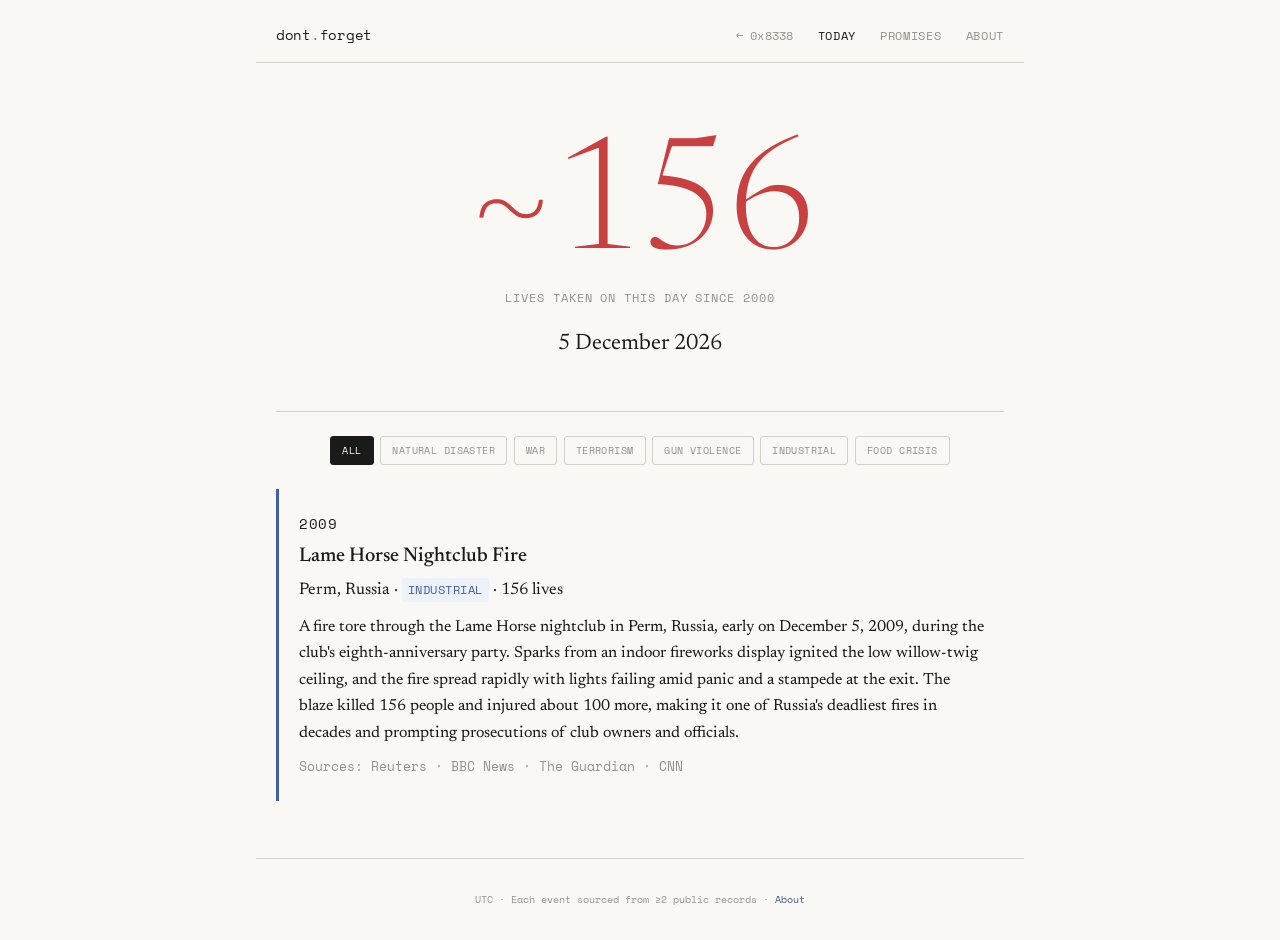
==== commit 6e732107: "site: add return-to-org link (0x8338) to all pages" ====
--- a/site/index.html
+++ b/site/index.html
@@ -11,6 +11,7 @@
 <nav class="topbar">
   <a href="index.html" class="logo">dont<span>.</span>forget</a>
   <div class="links">
+    <a href="/" class="org">&larr; 0x8338</a>
     <a href="index.html" class="active">Today</a>
     <a href="promises/">Promises</a>
     <a href="about.html">About</a>
--- a/site/assets/style.css
+++ b/site/assets/style.css
@@ -112,6 +112,11 @@
 nav.topbar .links a:hover,
 nav.topbar .links a.active { color: var(--ink); }
 
+nav.topbar .links a.org {
+  text-transform: none;
+  letter-spacing: 0.02em;
+}
+
 @media (max-width: 560px) {
   nav.topbar {
     flex-wrap: wrap;
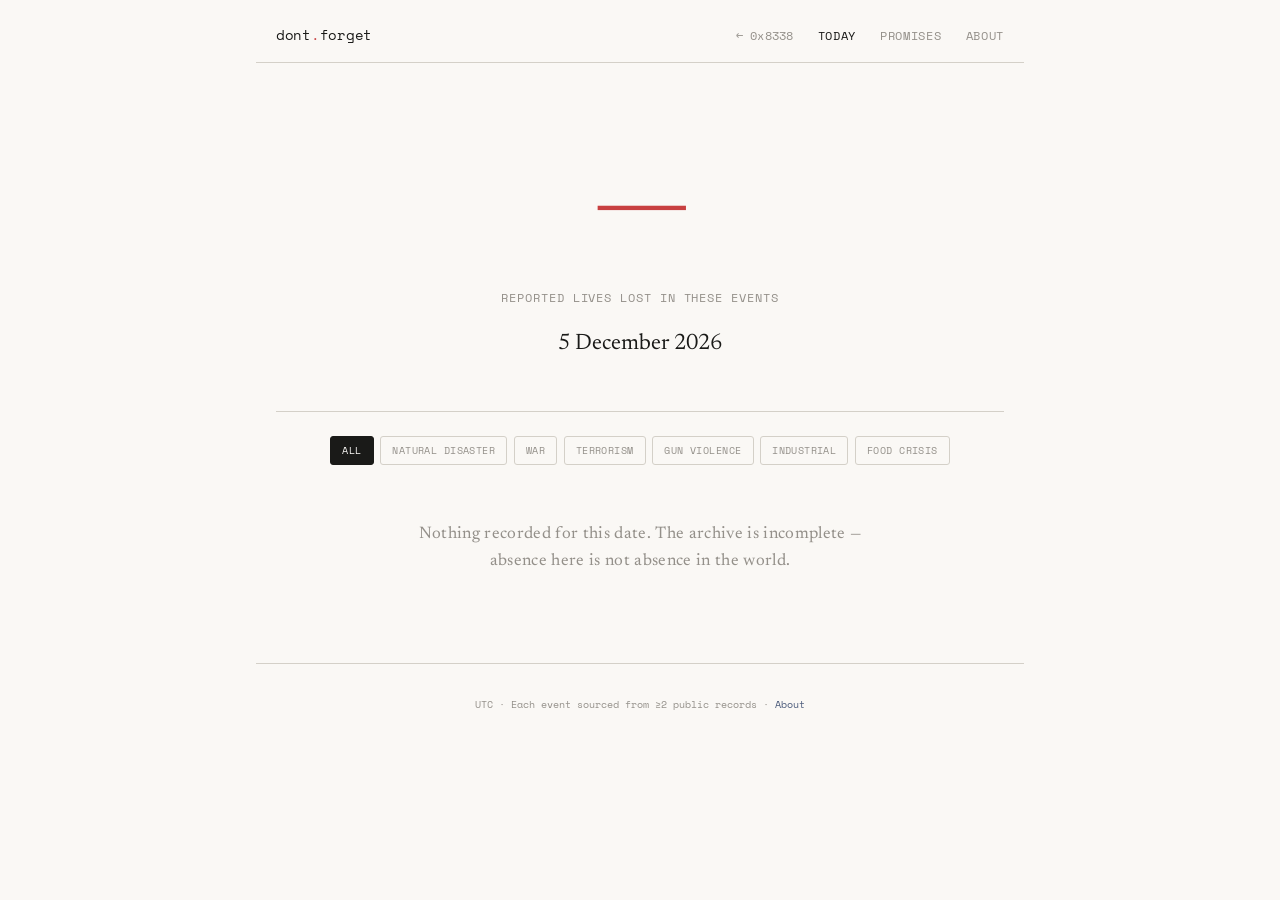
==== commit 7427cc15: "data: 2026-09-21T07:43:44Z - audit archive and refresh datasets Audit all 709 events and 449 promise" ====
--- a/site/index.html
+++ b/site/index.html
@@ -22,7 +22,7 @@
 
   <div class="date-hero">
     <div class="lives-count" id="lives-total">—</div>
-    <div class="lives-label">lives taken on this day since 2000</div>
+    <div class="lives-label">reported lives lost in these events</div>
     <div class="date-line" id="today-date"></div>
   </div>
 
@@ -38,6 +38,7 @@
     <span class="filter-chip" data-filter="food-crisis">food crisis</span>
   </div>
 
+  <p id="load-error" role="status" hidden></p>
   <div id="events-container">
     <div class="date-hero" style="padding-top:3rem;">
       <div class="lives-label" style="color:var(--stone);">Loading…</div>
@@ -50,8 +51,11 @@
   <p>UTC &middot; Each event sourced from &ge;2 public records &middot; <a href="about.html">About</a></p>
 </footer>
 
+<script src="assets/data.js"></script>
 <script>
 (function() {
+  var data = DontforgetData;
+  var escapeHtml = data.escapeHtml;
   var params = new URLSearchParams(window.location.search);
   var dateParam = params.get('date');  // ?date=MM-DD or ?date=08-06
   var months = ['January','February','March','April','May','June','July','August','September','October','November','December'];
@@ -101,10 +105,10 @@
       var cls = catClass[e.category] || 'war';
       html += '<article class="card card-' + cls + '">' +
         '<div class="year">' + e.date.slice(0, 4) + '</div>' +
-        '<h3>' + e.title + '</h3>' +
-        '<div class="meta-line">' + e.location + ' · <span class="badge badge-' + cls + '">' + (catLabel[e.category] || e.category) + '</span> · ' + e.lives_lost.toLocaleString() + ' lives</div>' +
-        '<p>' + e.description + '</p>' +
-        '<div class="sources">Sources: ' + e.sources.join(' · ') + '</div>' +
+        '<h3>' + escapeHtml(e.title) + '</h3>' +
+        '<div class="meta-line">' + escapeHtml(e.location) + ' · <span class="badge badge-' + cls + '">' + escapeHtml(catLabel[e.category] || e.category) + '</span> · ' + e.lives_lost.toLocaleString() + ' lives</div>' +
+        '<p>' + escapeHtml(e.description) + '</p>' +
+        '<div class="sources">Sources: ' + data.sourcesHtml(e) + '</div>' +
         '</article>';
     });
     container.innerHTML = html;
@@ -121,23 +125,31 @@
       if (remaining.length === 0) return;
       var w = remaining.shift();
       fetch('_data/' + w.file)
-        .then(function(r) { return r.json(); })
+        .then(function(r) {
+          if (!r.ok) throw new Error('Could not load events');
+          return r.json();
+        })
         .then(function(items) {
           loadedEvents = loadedEvents.concat(items.filter(function(e) { return e.date.slice(5) === today; }));
           renderEvents(currentFilter);
           next();
         })
         .catch(function() {
-          if (loadedEvents.length === 0) {
-            container.innerHTML = '<div class="date-hero" style="padding-top:3rem;"><div class="lives-label" style="color:var(--c-war);">Could not load events.</div></div>';
-          }
+          var error = document.getElementById('load-error');
+          error.hidden = false;
+          error.textContent = 'Some events could not be loaded. Totals may be incomplete.';
+          renderEvents(currentFilter);
+          next();
         });
     }
     next();
   }
 
   fetch('_data/events/index.json')
-    .then(function(r) { return r.json(); })
+    .then(function(r) {
+      if (!r.ok) throw new Error('Could not load events index');
+      return r.json();
+    })
     .then(function(index) {
       windowsList = index.windows || [];
       loadEvents();
--- a/site/assets/style.css
+++ b/site/assets/style.css
@@ -313,6 +313,9 @@
   word-break: break-word;
 }
 
+.card .sources a { color: var(--blue); text-underline-offset: 0.15em; }
+.card p + p { margin-top: 0.6rem; }
+
 /* ---- Status Badges ---- */
 .badge {
   display: inline-block;
@@ -398,11 +401,11 @@
   text-wrap: balance;
 }
 
-.about-note {
-  margin-top: 3.5rem;
-  font-family: 'Space Mono', 'Courier New', monospace;
-  font-size: 0.68rem;
-  color: var(--stone);
+.about-main > p:not(.about-eyebrow) {
+  max-width: 38rem;
+  margin-top: 1.25rem;
+  font-size: 1rem;
+  text-align: left;
 }
 
 /* ---- Footer ---- */
